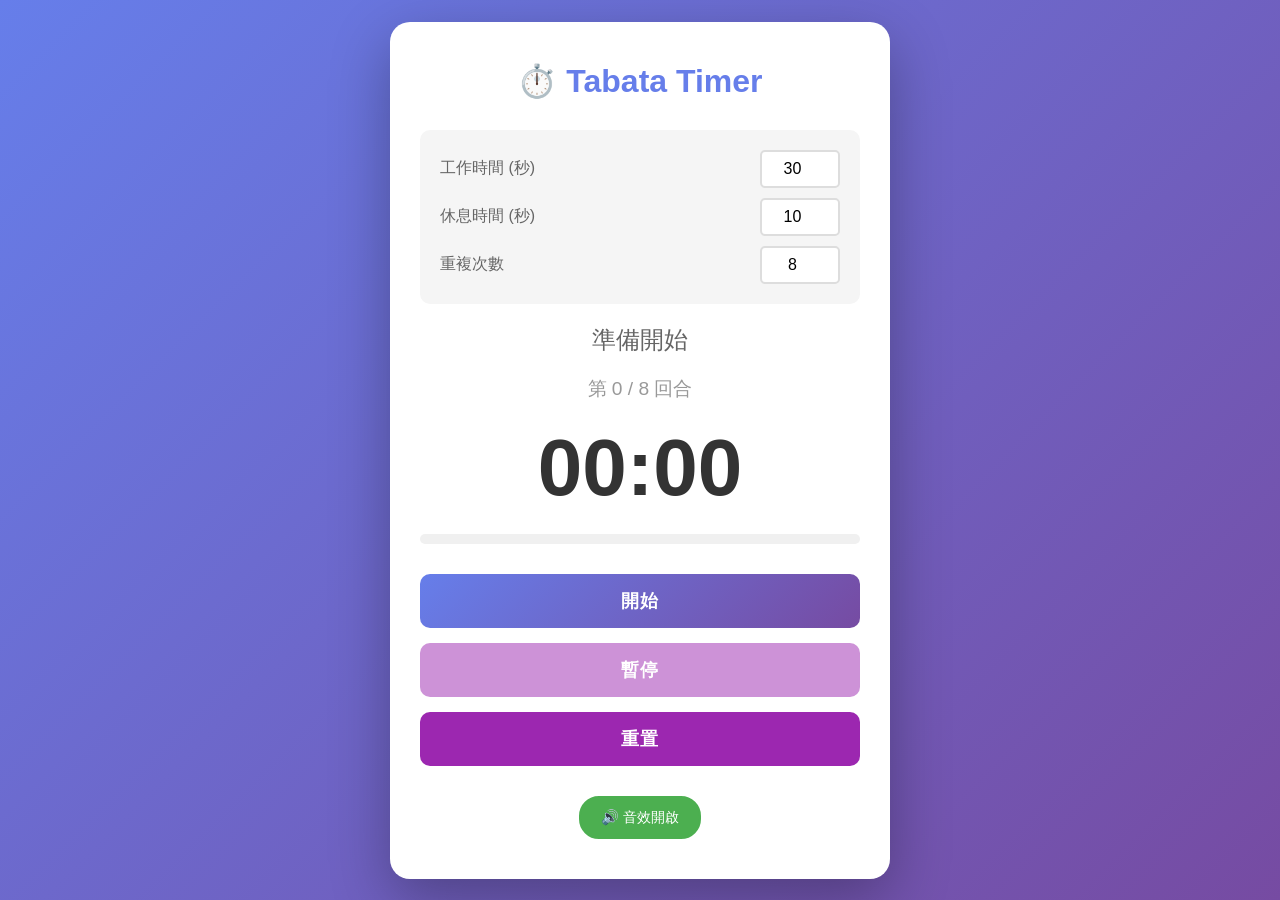
==== index.html @ b3bc7ed6 "Initial: Tabata Timer (root deployment) Simplified manifest.json for better iOS compatibility - Remo" ====
<!DOCTYPE html>
<html lang="zh-HK">
<head>
    <meta charset="UTF-8">
    <meta name="viewport" content="width=device-width, initial-scale=1.0">
    <title>Tabata Timer</title>
    <meta name="description" content="Tabata style interval timer with sound effects">
    <meta name="theme-color" content="#667eea">
    <meta name="apple-mobile-web-app-capable" content="yes">
    <meta name="apple-mobile-web-app-status-bar-style" content="black-translucent">
    <link rel="manifest" href="manifest.json">
    <link rel="icon" type="image/png" href="icon-192.png" sizes="192x192">
    <link rel="icon" type="image/png" href="icon-512.png" sizes="512x512">
    <link rel="apple-touch-icon" href="icon-512.png">
    <title>Tabata Timer</title>
    <style>
        * {
            margin: 0;
            padding: 0;
            box-sizing: border-box;
        }

        body {
            font-family: -apple-system, BlinkMacSystemFont, 'Segoe UI', Roboto, 'Helvetica Neue', Arial, sans-serif;
            background: linear-gradient(135deg, #667eea 0%, #764ba2 100%);
            min-height: 100vh;
            padding: 20px;
            display: flex;
            align-items: center;
            justify-content: center;
        }

        .container {
            background: white;
            border-radius: 20px;
            padding: 40px 30px;
            max-width: 500px;
            width: 100%;
            box-shadow: 0 20px 60px rgba(0, 0, 0, 0.3);
            text-align: center;
        }

        h1 {
            color: #667eea;
            margin-bottom: 30px;
            font-size: 2em;
        }

        .timer-display {
            font-size: 5em;
            font-weight: bold;
            color: #333;
            margin: 20px 0;
            transition: color 0.3s ease;
        }

        .timer-display.work {
            color: #4CAF50;
        }

        .timer-display.rest {
            color: #FF9800;
        }

        .timer-display.complete {
            color: #9C27B0;
        }

        .phase-display {
            font-size: 1.5em;
            color: #666;
            margin-bottom: 20px;
            font-weight: 500;
        }

        .round-display {
            font-size: 1.2em;
            color: #999;
            margin-bottom: 20px;
        }

        .progress-bar {
            width: 100%;
            height: 10px;
            background: #f0f0f0;
            border-radius: 5px;
            overflow: hidden;
            margin-bottom: 30px;
        }

        .progress-fill {
            height: 100%;
            background: linear-gradient(90deg, #667eea, #764ba2);
            transition: width 0.1s linear;
            border-radius: 5px;
        }

        .progress-fill.work {
            background: linear-gradient(90deg, #4CAF50, #8BC34A);
        }

        .progress-fill.rest {
            background: linear-gradient(90deg, #FF9800, #FFB74D);
        }

        .controls {
            display: flex;
            flex-direction: column;
            gap: 15px;
            margin-bottom: 30px;
        }

        .settings {
            background: #f5f5f5;
            padding: 20px;
            border-radius: 10px;
            margin-bottom: 20px;
        }

        .setting-row {
            display: flex;
            justify-content: space-between;
            align-items: center;
            margin-bottom: 10px;
        }

        .setting-row:last-child {
            margin-bottom: 0;
        }

        .setting-label {
            color: #666;
            font-weight: 500;
        }

        .setting-input {
            width: 80px;
            padding: 8px;
            border: 2px solid #ddd;
            border-radius: 5px;
            font-size: 1em;
            text-align: center;
        }

        .setting-input:focus {
            outline: none;
            border-color: #667eea;
        }

        .btn {
            padding: 15px 30px;
            border: none;
            border-radius: 10px;
            font-size: 1.1em;
            font-weight: bold;
            cursor: pointer;
            transition: all 0.3s ease;
            text-transform: uppercase;
            letter-spacing: 1px;
        }

        .btn-primary {
            background: linear-gradient(135deg, #667eea, #764ba2);
            color: white;
        }

        .btn-primary:hover {
            transform: translateY(-2px);
            box-shadow: 0 10px 20px rgba(102, 126, 234, 0.3);
        }

        .btn-secondary {
            background: #9C27B0;
            color: white;
        }

        .btn-secondary:hover {
            background: #7B1FA2;
        }

        .btn:disabled {
            opacity: 0.5;
            cursor: not-allowed;
            transform: none;
        }

        .sound-toggle {
            margin-top: 20px;
        }

        .toggle-btn {
            background: #f0f0f0;
            border: 2px solid #ddd;
            padding: 10px 20px;
            border-radius: 20px;
            cursor: pointer;
            font-size: 0.9em;
            transition: all 0.3s ease;
        }

        .toggle-btn.active {
            background: #4CAF50;
            border-color: #4CAF50;
            color: white;
        }

        @media (max-width: 480px) {
            .container {
                padding: 30px 20px;
            }

            h1 {
                font-size: 1.5em;
            }

            .timer-display {
                font-size: 3.5em;
            }

            .setting-row {
                flex-direction: column;
                gap: 5px;
            }

            .setting-input {
                width: 100%;
            }
        }
    </style>
</head>
<body>
    <div class="container">
        <h1>⏱️ Tabata Timer</h1>

        <div class="settings">
            <div class="setting-row">
                <span class="setting-label">工作時間 (秒)</span>
                <input type="number" id="workTime" class="setting-input" value="30" min="5" max="300" />
            </div>
            <div class="setting-row">
                <span class="setting-label">休息時間 (秒)</span>
                <input type="number" id="restTime" class="setting-input" value="10" min="5" max="120" />
            </div>
            <div class="setting-row">
                <span class="setting-label">重複次數</span>
                <input type="number" id="rounds" class="setting-input" value="8" min="1" max="20" />
            </div>
        </div>

        <div class="phase-display" id="phaseDisplay">準備開始</div>
        <div class="round-display" id="roundDisplay">第 0 / 0 回合</div>

        <div class="timer-display" id="timerDisplay">00:00</div>

        <div class="progress-bar">
            <div class="progress-fill" id="progressFill" style="width: 0%"></div>
        </div>

        <div class="controls">
            <button class="btn btn-primary" id="startBtn">開始</button>
            <button class="btn btn-secondary" id="pauseBtn" disabled>暫停</button>
            <button class="btn btn-secondary" id="resetBtn">重置</button>
        </div>

        <div class="sound-toggle">
            <button class="toggle-btn active" id="soundToggle">🔊 音效開啟</button>
        </div>
    </div>

    <script>
        // Timer State
        let state = {
            isRunning: false,
            isPaused: false,
            currentRound: 0,
            phase: 'ready', // ready, work, rest, complete
            timeLeft: 0,
            totalTime: 0,
            interval: null,
            soundEnabled: true
        };

        // Audio Context for sound effects
        let audioContext = null;

        // DOM Elements
        const timerDisplay = document.getElementById('timerDisplay');
        const phaseDisplay = document.getElementById('phaseDisplay');
        const roundDisplay = document.getElementById('roundDisplay');
        const progressFill = document.getElementById('progressFill');
        const startBtn = document.getElementById('startBtn');
        const pauseBtn = document.getElementById('pauseBtn');
        const resetBtn = document.getElementById('resetBtn');
        const soundToggle = document.getElementById('soundToggle');
        const workTimeInput = document.getElementById('workTime');
        const restTimeInput = document.getElementById('restTime');
        const roundsInput = document.getElementById('rounds');

        // Initialize Audio Context
        function initAudio() {
            if (!audioContext) {
                audioContext = new (window.AudioContext || window.webkitAudioContext)();
            }
        }

        // Play sound effect
        function playSound(type) {
            if (!state.soundEnabled || !audioContext) return;

            const oscillator = audioContext.createOscillator();
            const gainNode = audioContext.createGain();

            oscillator.connect(gainNode);
            gainNode.connect(audioContext.destination);

            switch(type) {
                case 'start':
                    oscillator.frequency.setValueAtTime(880, audioContext.currentTime);
                    gainNode.gain.setValueAtTime(0.3, audioContext.currentTime);
                    oscillator.start();
                    oscillator.stop(audioContext.currentTime + 0.3);
                    break;
                case 'rest':
                    oscillator.frequency.setValueAtTime(440, audioContext.currentTime);
                    gainNode.gain.setValueAtTime(0.2, audioContext.currentTime);
                    oscillator.start();
                    oscillator.stop(audioContext.currentTime + 0.5);
                    break;
                case 'work':
                    oscillator.frequency.setValueAtTime(660, audioContext.currentTime);
                    gainNode.gain.setValueAtTime(0.25, audioContext.currentTime);
                    oscillator.start();
                    oscillator.stop(audioContext.currentTime + 0.4);
                    break;
                case 'complete':
                    // Play completion melody
                    playMelody([523, 659, 784, 1047], 0.2);
                    return;
            }
        }

        // Play a melody sequence
        function playMelody(frequencies, duration) {
            const now = audioContext.currentTime;
            frequencies.forEach((freq, i) => {
                const oscillator = audioContext.createOscillator();
                const gainNode = audioContext.createGain();

                oscillator.connect(gainNode);
                gainNode.connect(audioContext.destination);

                oscillator.frequency.setValueAtTime(freq, now + i * duration);
                gainNode.gain.setValueAtTime(0.3, now + i * duration);
                gainNode.gain.exponentialRampToValueAtTime(0.01, now + i * duration + duration * 0.8);

                oscillator.start(now + i * duration);
                oscillator.stop(now + i * duration + duration);
            });
        }

        // Format time as MM:SS
        function formatTime(seconds) {
            const mins = Math.floor(seconds / 60);
            const secs = Math.floor(seconds % 60);
            return `${mins.toString().padStart(2, '0')}:${secs.toString().padStart(2, '0')}`;
        }

        // Update display
        function updateDisplay() {
            timerDisplay.textContent = formatTime(state.timeLeft);

            // Update progress
            const progress = ((state.totalTime - state.timeLeft) / state.totalTime) * 100;
            progressFill.style.width = `${progress}%`;

            // Update phase display
            timerDisplay.className = `timer-display ${state.phase}`;

            if (state.phase === 'work') {
                phaseDisplay.textContent = '🏋️ 工作時間';
                progressFill.className = 'progress-fill work';
            } else if (state.phase === 'rest') {
                phaseDisplay.textContent = '😴 休息時間';
                progressFill.className = 'progress-fill rest';
            } else if (state.phase === 'complete') {
                phaseDisplay.textContent = '🎉 完成！';
                progressFill.className = 'progress-fill';
            } else {
                phaseDisplay.textContent = '準備開始';
                progressFill.className = 'progress-fill';
            }

            // Update round display
            const totalRounds = parseInt(roundsInput.value);
            roundDisplay.textContent = `第 ${state.currentRound} / ${totalRounds} 回合`;
        }

        // Start timer
        function startTimer() {
            initAudio();

            if (state.isPaused) {
                state.isPaused = false;
            } else {
                // New timer
                state.currentRound = 1;
                state.phase = 'work';
                state.timeLeft = parseInt(workTimeInput.value);
                state.totalTime = state.timeLeft;
                playSound('start');
            }

            state.isRunning = true;
            updateButtons();

            // Start interval
            state.interval = setInterval(() => {
                state.timeLeft -= 0.1;

                if (state.timeLeft <= 0) {
                    handlePhaseComplete();
                }

                updateDisplay();
            }, 100);
        }

        // Handle phase completion
        function handlePhaseComplete() {
            clearInterval(state.interval);

            const totalRounds = parseInt(roundsInput.value);

            if (state.phase === 'work') {
                // Work complete, go to rest
                if (state.currentRound >= totalRounds) {
                    // All rounds complete
                    state.phase = 'complete';
                    playSound('complete');
                    state.isRunning = false;
                    updateButtons();
                    updateDisplay();
                    return;
                }

                state.phase = 'rest';
                state.timeLeft = parseInt(restTimeInput.value);
                state.totalTime = state.timeLeft;
                playSound('rest');

                state.interval = setInterval(() => {
                    state.timeLeft -= 0.1;

                    if (state.timeLeft <= 0) {
                        handlePhaseComplete();
                    }

                    updateDisplay();
                }, 100);

            } else if (state.phase === 'rest') {
                // Rest complete, go to work
                state.phase = 'work';
                state.currentRound++;
                state.timeLeft = parseInt(workTimeInput.value);
                state.totalTime = state.timeLeft;
                playSound('work');

                state.interval = setInterval(() => {
                    state.timeLeft -= 0.1;

                    if (state.timeLeft <= 0) {
                        handlePhaseComplete();
                    }

                    updateDisplay();
                }, 100);
            }
        }

        // Pause timer
        function pauseTimer() {
            if (!state.isRunning) return;

            clearInterval(state.interval);
            state.isPaused = true;
            state.isRunning = false;
            phaseDisplay.textContent = '⏸️ 暫停';
            updateButtons();
        }

        // Reset timer
        function resetTimer() {
            clearInterval(state.interval);
            state = {
                isRunning: false,
                isPaused: false,
                currentRound: 0,
                phase: 'ready',
                timeLeft: 0,
                totalTime: 0,
                interval: null,
                soundEnabled: state.soundEnabled
            };
            updateDisplay();
            updateButtons();
        }

        // Toggle sound
        function toggleSound() {
            state.soundEnabled = !state.soundEnabled;
            soundToggle.textContent = state.soundEnabled ? '🔊 音效開啟' : '🔇 音效關閉';
            soundToggle.classList.toggle('active', state.soundEnabled);
        }

        // Update buttons
        function updateButtons() {
            startBtn.disabled = state.isRunning;
            pauseBtn.disabled = !state.isRunning;
        }

        // Event listeners
        startBtn.addEventListener('click', startTimer);
        pauseBtn.addEventListener('click', pauseTimer);
        resetBtn.addEventListener('click', resetTimer);
        soundToggle.addEventListener('click', toggleSound);

        // Initial display
        updateDisplay();
    </script>
</body>
</html>
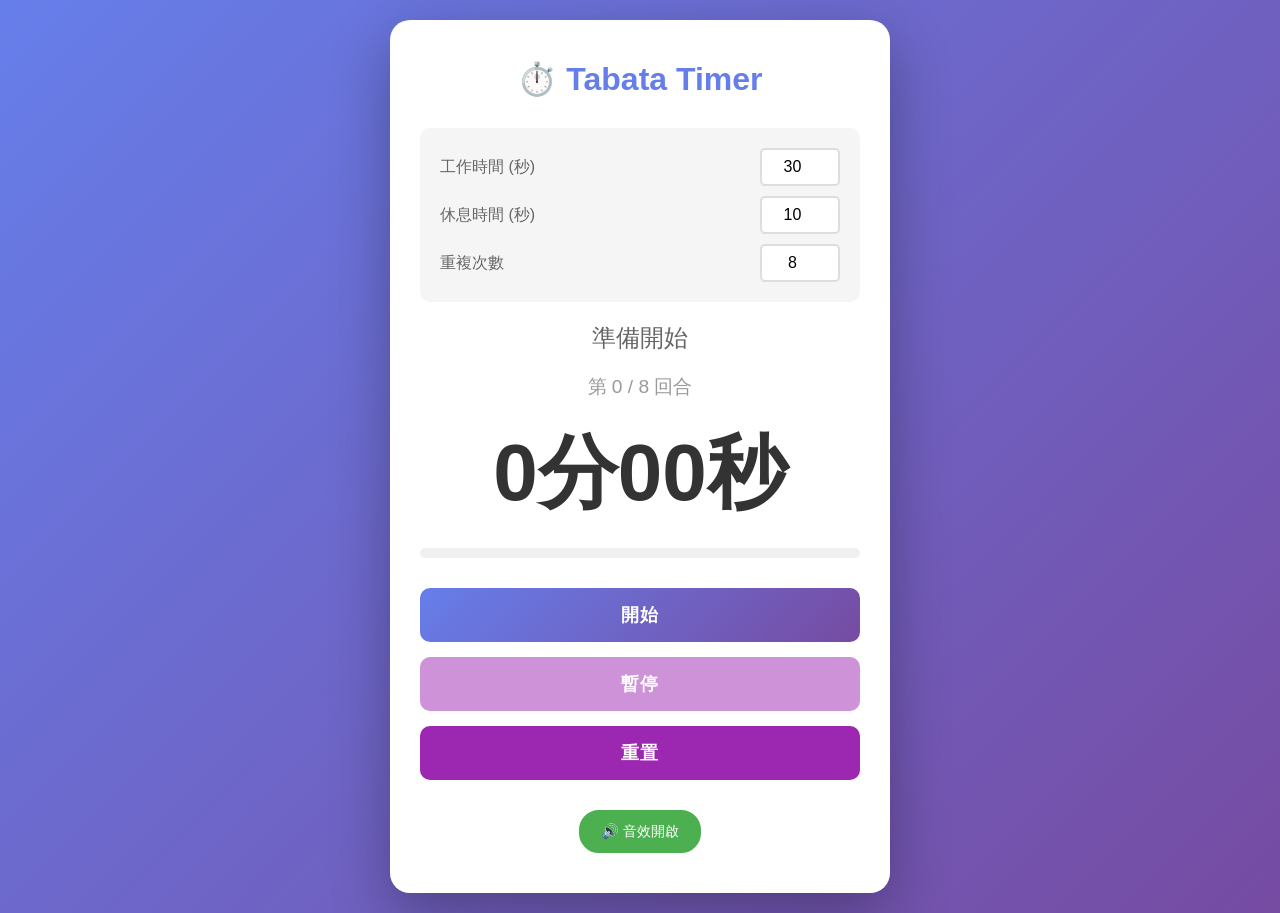
==== commit 16e56f70: "feat: Update time format and make repo private - Change time display to '分秒' format (iPhone-style) -" ====
--- a/index.html
+++ b/index.html
@@ -296,46 +296,64 @@
         const restTimeInput = document.getElementById('restTime');
         const roundsInput = document.getElementById('rounds');
 
-        // Initialize Audio Context
+        // Initialize Audio Context (must be called after user interaction)
         function initAudio() {
             if (!audioContext) {
                 audioContext = new (window.AudioContext || window.webkitAudioContext)();
+                console.log('Audio Context initialized:', audioContext);
+            }
+            // Resume if suspended (required by some browsers)
+            if (audioContext.state === 'suspended') {
+                audioContext.resume();
             }
         }
 
         // Play sound effect
         function playSound(type) {
-            if (!state.soundEnabled || !audioContext) return;
-
-            const oscillator = audioContext.createOscillator();
-            const gainNode = audioContext.createGain();
-
-            oscillator.connect(gainNode);
-            gainNode.connect(audioContext.destination);
-
-            switch(type) {
-                case 'start':
-                    oscillator.frequency.setValueAtTime(880, audioContext.currentTime);
-                    gainNode.gain.setValueAtTime(0.3, audioContext.currentTime);
-                    oscillator.start();
-                    oscillator.stop(audioContext.currentTime + 0.3);
-                    break;
-                case 'rest':
-                    oscillator.frequency.setValueAtTime(440, audioContext.currentTime);
-                    gainNode.gain.setValueAtTime(0.2, audioContext.currentTime);
-                    oscillator.start();
-                    oscillator.stop(audioContext.currentTime + 0.5);
-                    break;
-                case 'work':
-                    oscillator.frequency.setValueAtTime(660, audioContext.currentTime);
-                    gainNode.gain.setValueAtTime(0.25, audioContext.currentTime);
-                    oscillator.start();
-                    oscillator.stop(audioContext.currentTime + 0.4);
-                    break;
-                case 'complete':
-                    // Play completion melody
-                    playMelody([523, 659, 784, 1047], 0.2);
-                    return;
+            if (!state.soundEnabled) {
+                console.log('Sound disabled');
+                return;
+            }
+
+            try {
+                initAudio();
+
+                const oscillator = audioContext.createOscillator();
+                const gainNode = audioContext.createGain();
+
+                oscillator.connect(gainNode);
+                gainNode.connect(audioContext.destination);
+
+                switch(type) {
+                    case 'start':
+                        oscillator.frequency.setValueAtTime(880, audioContext.currentTime);
+                        gainNode.gain.setValueAtTime(0.3, audioContext.currentTime);
+                        oscillator.start();
+                        oscillator.stop(audioContext.currentTime + 0.3);
+                        console.log('Played: start sound');
+                        break;
+                    case 'rest':
+                        oscillator.frequency.setValueAtTime(440, audioContext.currentTime);
+                        gainNode.gain.setValueAtTime(0.2, audioContext.currentTime);
+                        oscillator.start();
+                        oscillator.stop(audioContext.currentTime + 0.5);
+                        console.log('Played: rest sound');
+                        break;
+                    case 'work':
+                        oscillator.frequency.setValueAtTime(660, audioContext.currentTime);
+                        gainNode.gain.setValueAtTime(0.25, audioContext.currentTime);
+                        oscillator.start();
+                        oscillator.stop(audioContext.currentTime + 0.4);
+                        console.log('Played: work sound');
+                        break;
+                    case 'complete':
+                        // Play completion melody
+                        playMelody([523, 659, 784, 1047], 0.2);
+                        console.log('Played: complete melody');
+                        return;
+                }
+            } catch (error) {
+                console.error('Error playing sound:', error);
             }
         }
 
@@ -358,11 +376,11 @@
             });
         }
 
-        // Format time as MM:SS
+        // Format time as 分秒 (iPhone-style without colon)
         function formatTime(seconds) {
             const mins = Math.floor(seconds / 60);
             const secs = Math.floor(seconds % 60);
-            return `${mins.toString().padStart(2, '0')}:${secs.toString().padStart(2, '0')}`;
+            return `${mins}分${secs.toString().padStart(2, '0')}秒`;
         }
 
         // Update display
